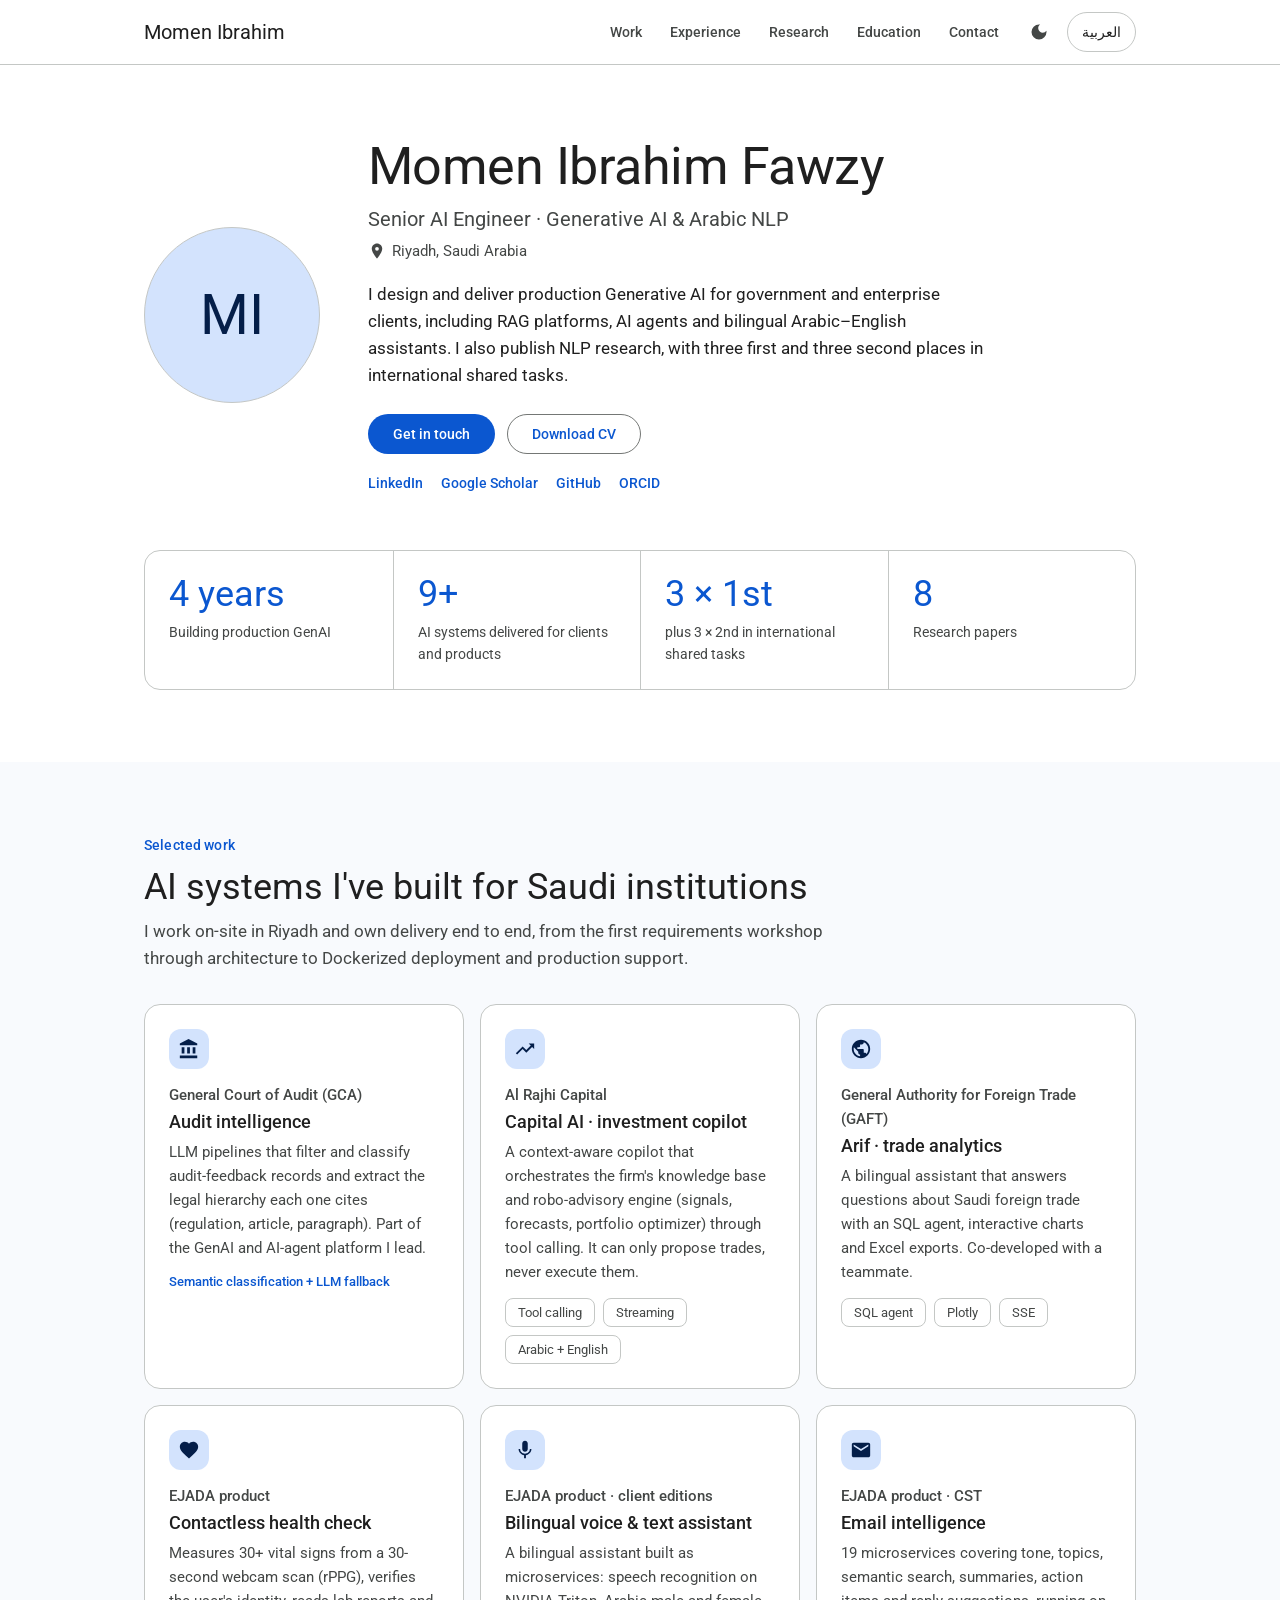
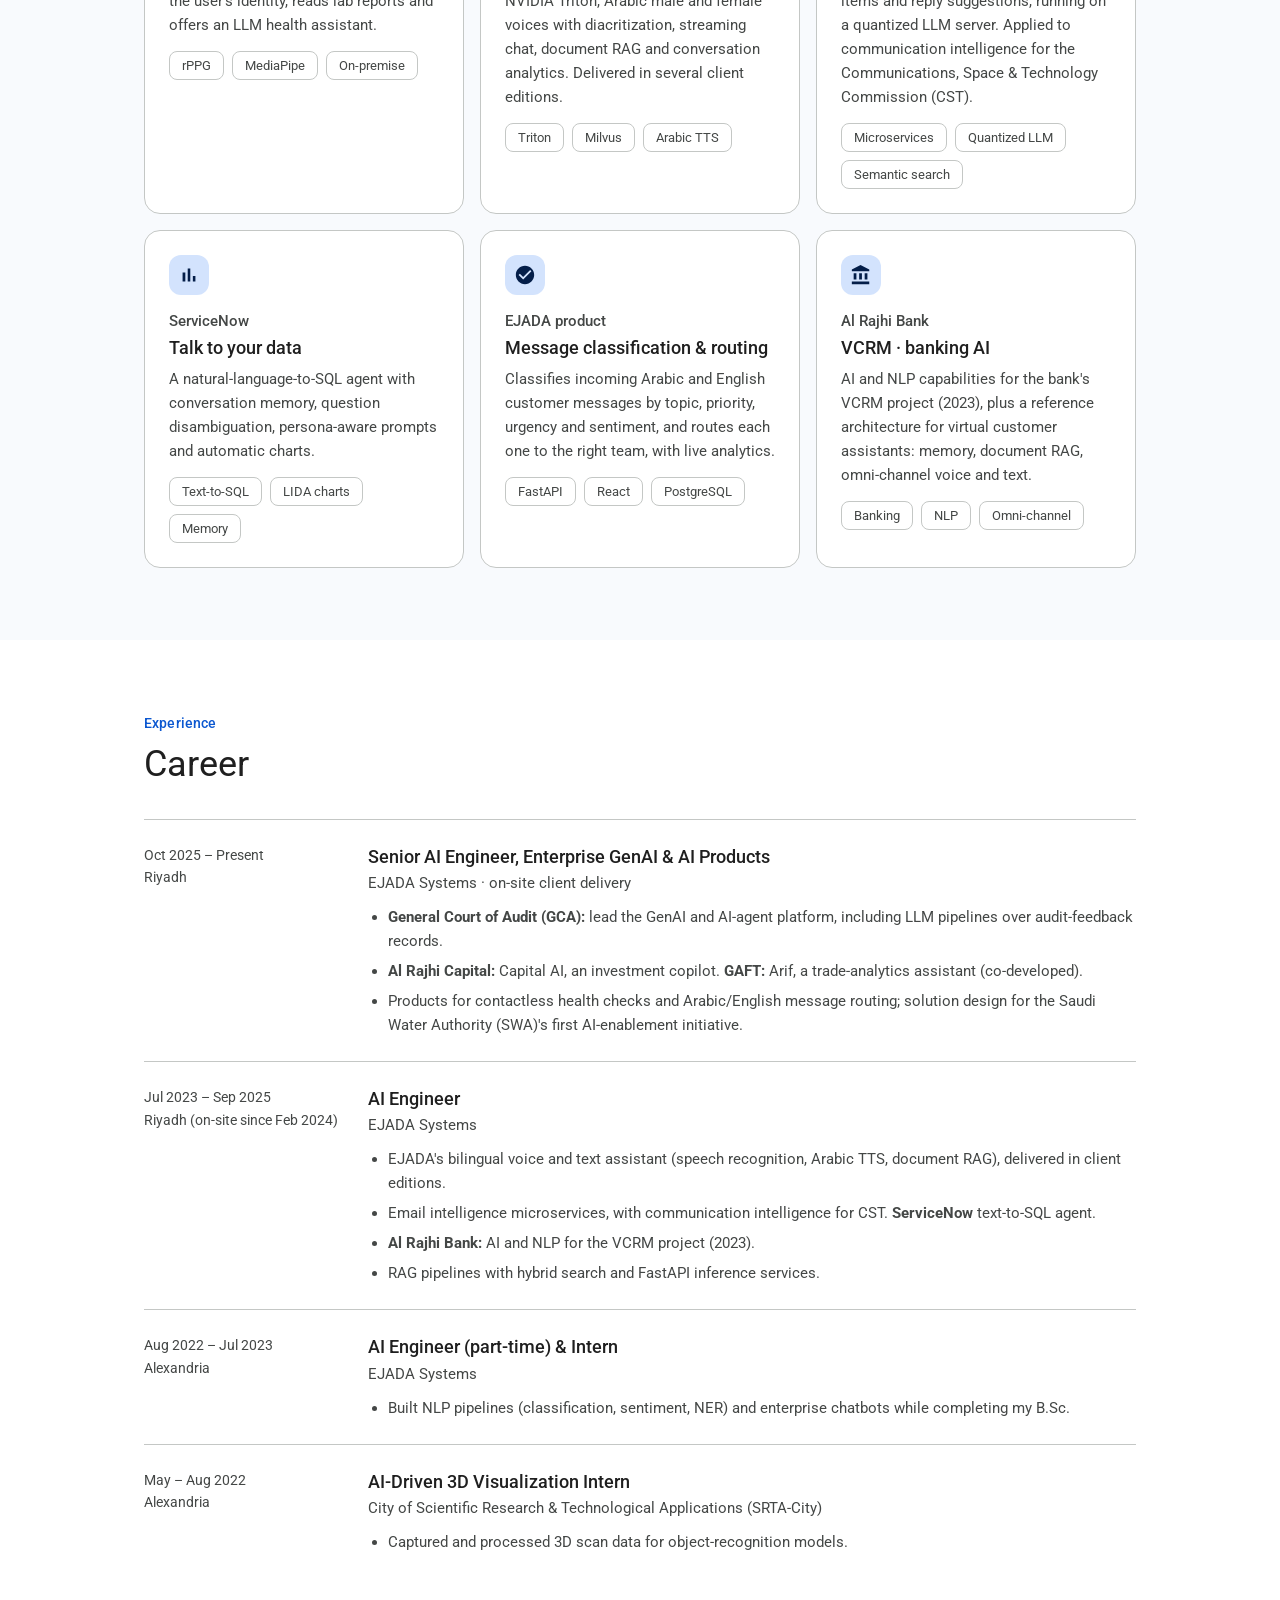
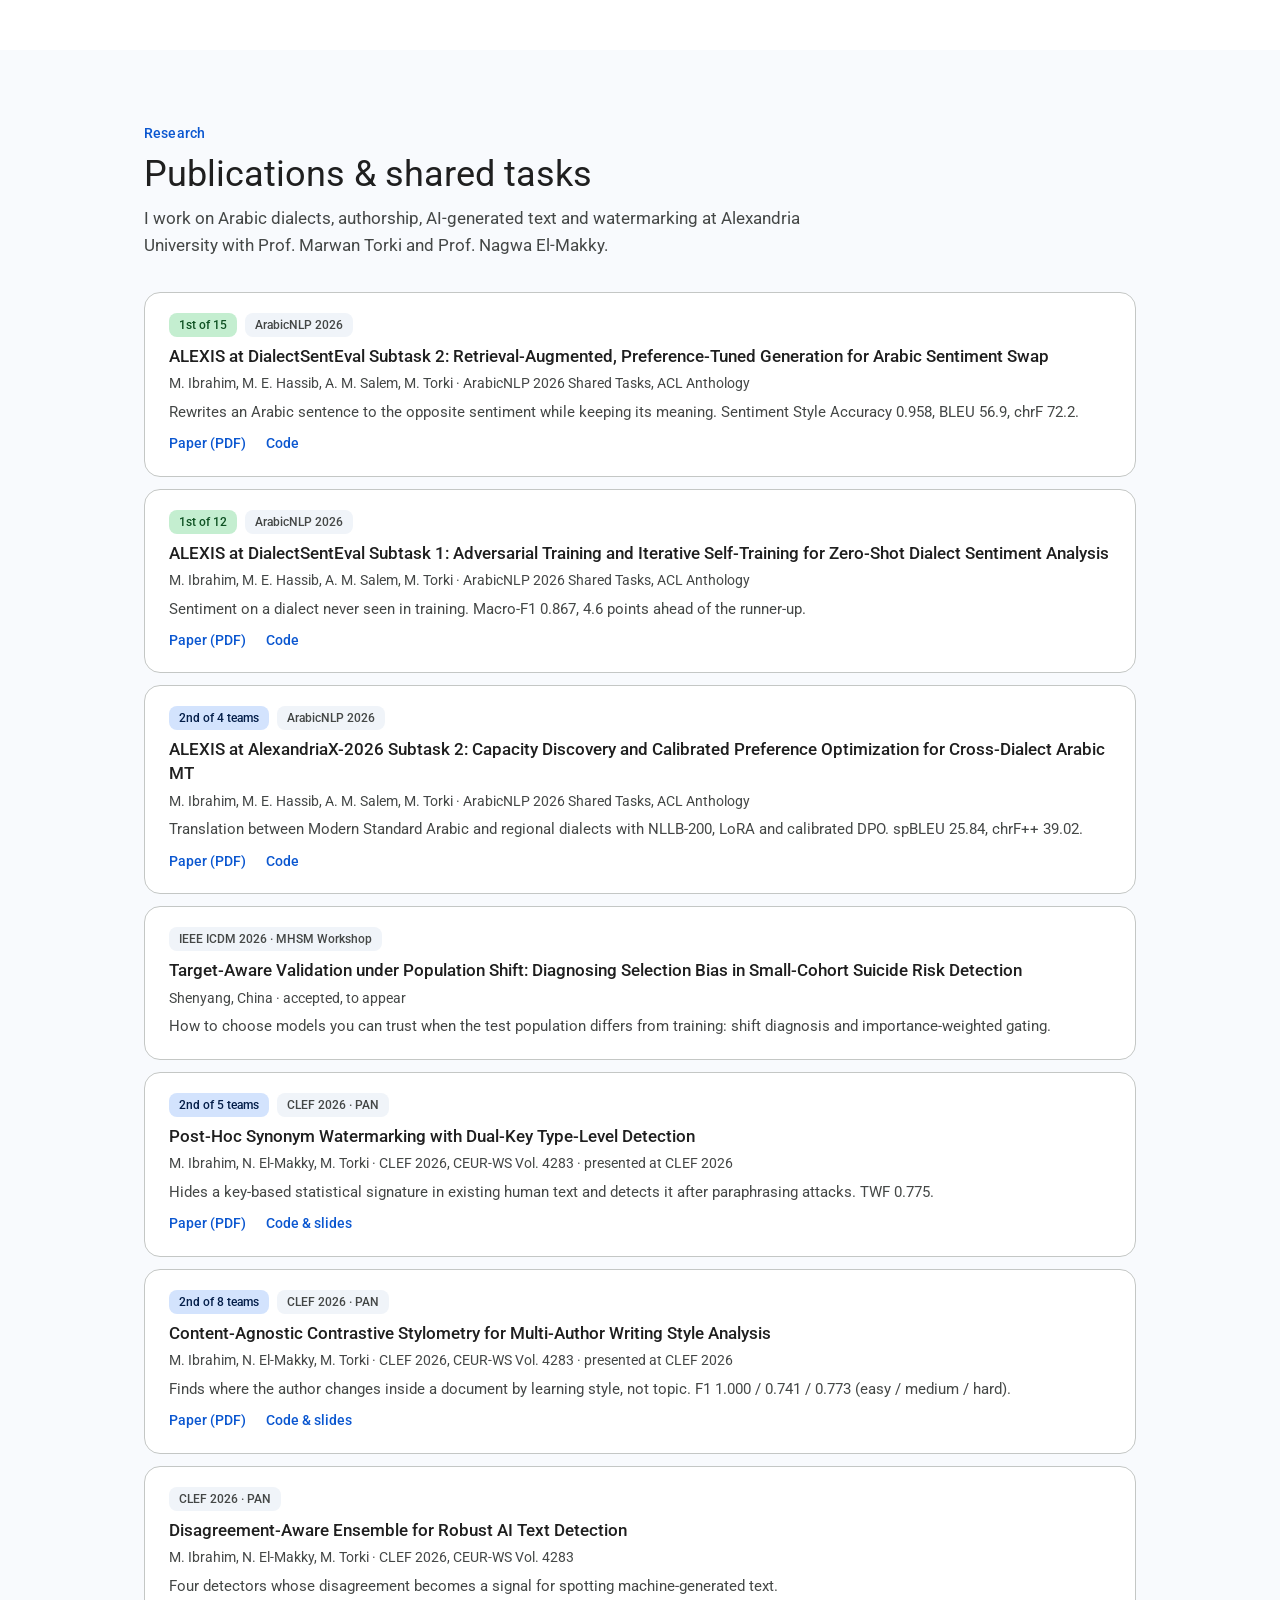
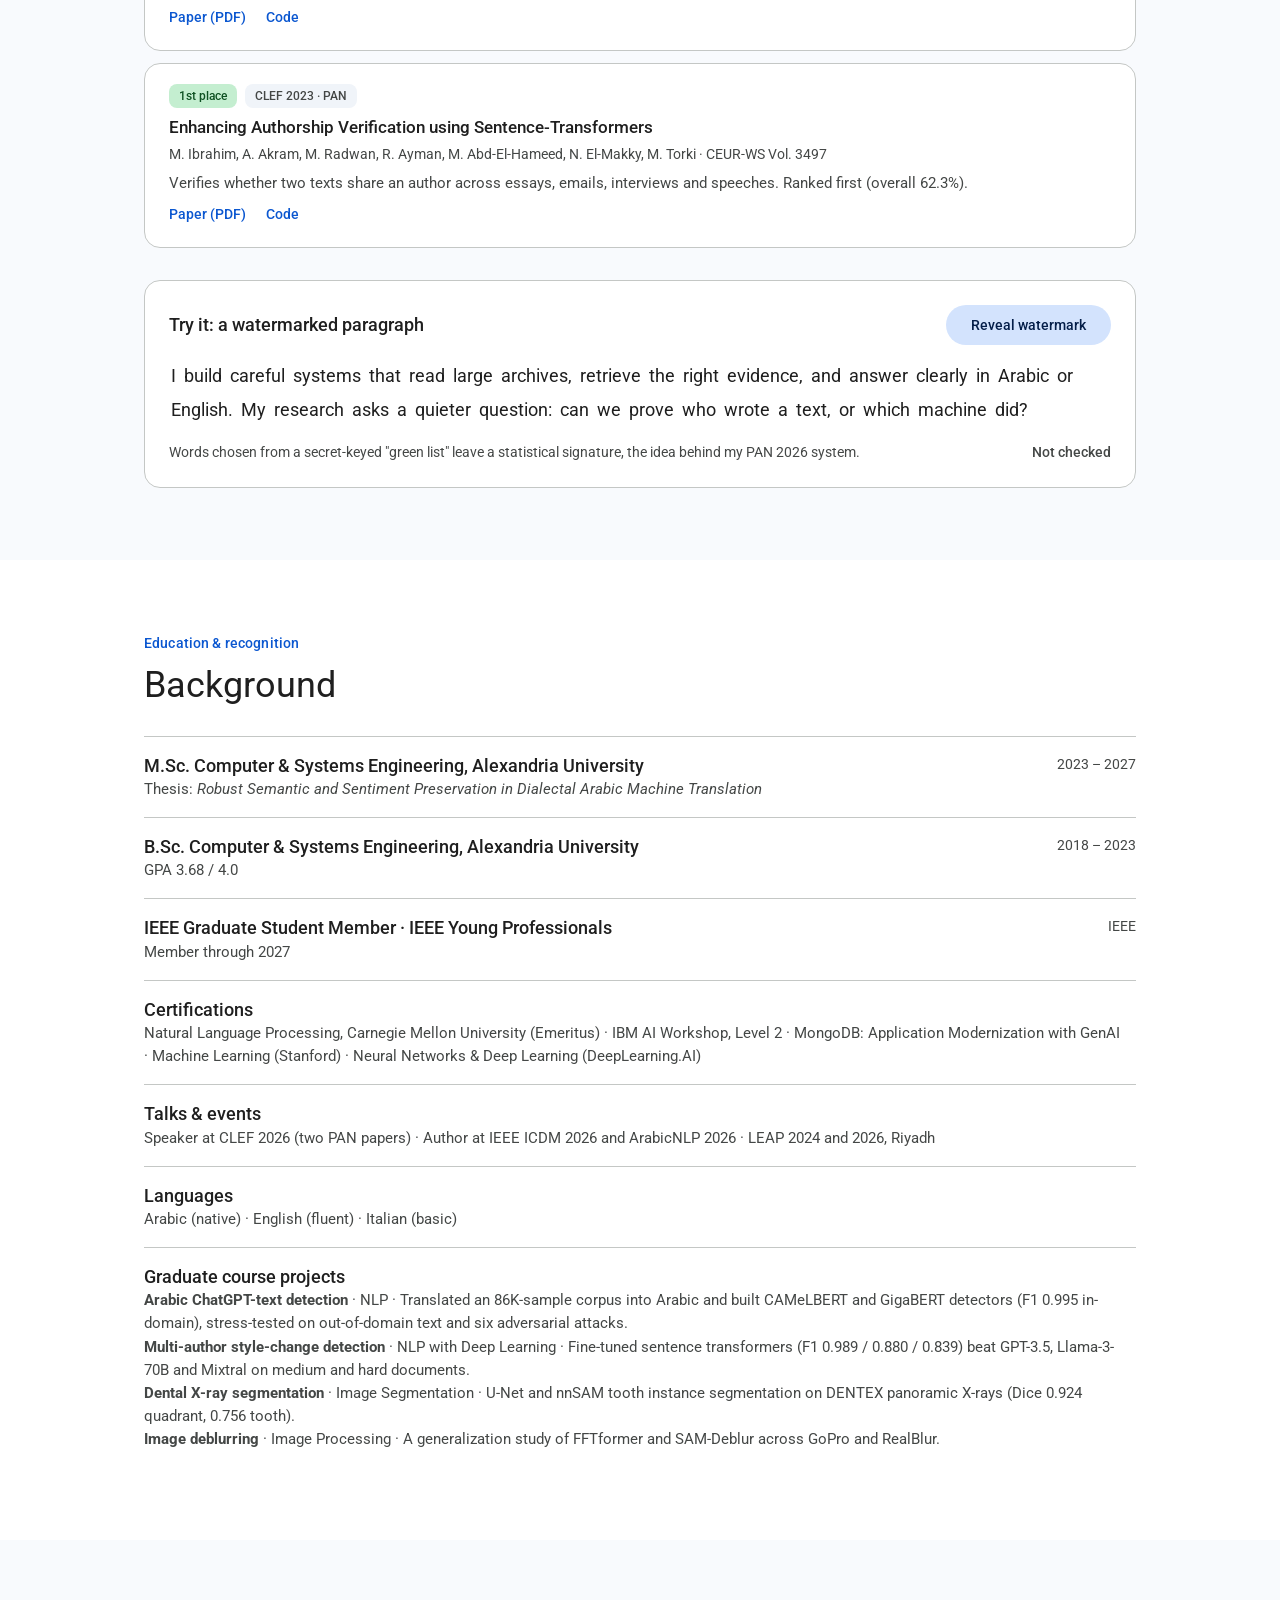
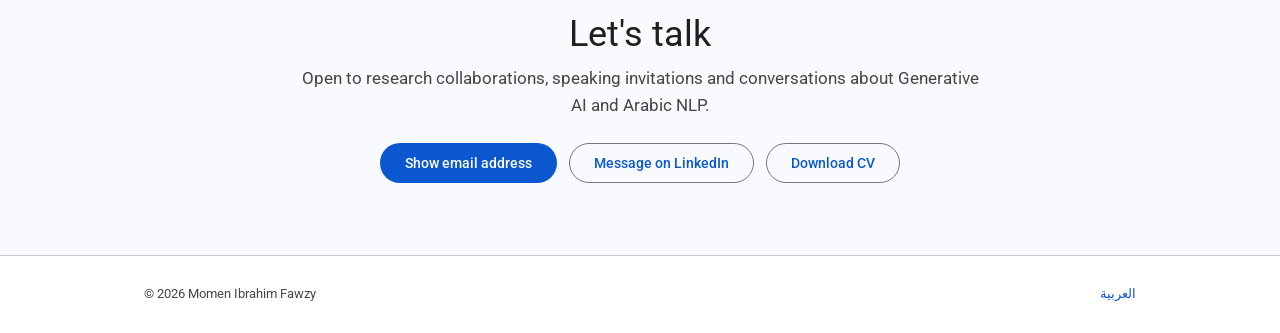
==== index.html @ a6aa401e "Personal website (English and Arabic)" ====
<!doctype html>
<html lang="en" dir="ltr">
<head>
<meta charset="utf-8">
<meta name="viewport" content="width=device-width, initial-scale=1">
<title>Momen Ibrahim Fawzy | Senior AI Engineer</title>
<meta name="description" content="Momen Ibrahim Fawzy, Senior AI Engineer in Riyadh. Production Generative AI (RAG, AI agents, Arabic/English conversational AI) and NLP research with three first and three second places in international shared tasks.">
<meta property="og:title" content="Momen Ibrahim Fawzy | Senior AI Engineer">
<meta property="og:description" content="Production Generative AI and Arabic NLP research. Riyadh, Saudi Arabia.">
<meta property="og:type" content="profile">
<link rel="alternate" hreflang="en" href="./">
<link rel="alternate" hreflang="ar" href="ar/index.html">
<link rel="icon" href="data:image/svg+xml,%3Csvg xmlns='http://www.w3.org/2000/svg' viewBox='0 0 64 64'%3E%3Ccircle cx='32' cy='32' r='32' fill='%230B57D0'/%3E%3Ctext x='32' y='42' font-family='Arial' font-size='28' text-anchor='middle' fill='white'%3EM%3C/text%3E%3C/svg%3E">
<link rel="preconnect" href="https://fonts.googleapis.com">
<link rel="preconnect" href="https://fonts.gstatic.com" crossorigin>
<link href="https://fonts.googleapis.com/css2?family=Roboto:wght@400;500&display=swap" rel="stylesheet">
<link rel="stylesheet" href="assets/site.css">
<script type="application/ld+json">
{"@context":"https://schema.org","@type":"Person","name":"Momen Ibrahim Fawzy","jobTitle":"Senior AI Engineer",
 "worksFor":{"@type":"Organization","name":"EJADA Systems"},"address":{"@type":"PostalAddress","addressLocality":"Riyadh","addressCountry":"SA"},
 "alumniOf":{"@type":"CollegeOrUniversity","name":"Alexandria University"},
 "knowsAbout":["Generative AI","Large Language Models","Retrieval-Augmented Generation","AI Agents","Arabic NLP","Machine Translation","Text Watermarking"],
 "sameAs":["https://www.linkedin.com/in/momen-ibrahim-fawzy/","https://github.com/Momen-Ibrahim-Fawzy","https://orcid.org/0009-0001-7287-0705","https://scholar.google.com/citations?user=PV3WxD4AAAAJ"]}
</script>
</head>
<body>

<header class="bar">
  <div class="wrap">
    <a class="brand" href="#top">Momen Ibrahim</a>
    <nav class="nav" aria-label="Sections">
      <a href="#work">Work</a><a href="#experience">Experience</a><a href="#research">Research</a><a href="#education">Education</a><a href="#contact">Contact</a>
    </nav>
    <button class="icon-btn" id="theme" aria-label="Switch light or dark theme" title="Theme">
      <svg width="20" height="20" viewBox="0 0 24 24" fill="currentColor"><path d="M12 3a9 9 0 1 0 9 9c0-.46-.04-.92-.1-1.36a5.39 5.39 0 0 1-4.4 2.26 5.4 5.4 0 0 1-3.14-9.8c-.44-.06-.9-.1-1.36-.1z"/></svg>
    </button>
    <a class="lang" href="ar/index.html" hreflang="ar" lang="ar">العربية</a>
  </div>
</header>

<main id="top">
<section class="hero">
  <div class="wrap">
    <div class="avatar" aria-hidden="true">MI<img src="photo.jpg" alt=""></div>
    <div>
      <h1>Momen Ibrahim Fawzy</h1>
      <p class="role">Senior AI Engineer · Generative AI &amp; Arabic NLP</p>
      <p class="loc"><svg width="18" height="18" viewBox="0 0 24 24" fill="currentColor" aria-hidden="true"><path d="M12 2C8.13 2 5 5.13 5 9c0 5.25 7 13 7 13s7-7.75 7-13c0-3.87-3.13-7-7-7zm0 9.5a2.5 2.5 0 0 1 0-5 2.5 2.5 0 0 1 0 5z"/></svg>Riyadh, Saudi Arabia</p>
      <p class="pitch">I design and deliver production Generative AI for government and enterprise clients, including RAG platforms, AI agents and bilingual Arabic–English assistants. I also publish NLP research, with three first and three second places in international shared tasks.</p>
      <div class="row">
        <a class="btn filled" href="#contact">Get in touch</a>
        <a class="btn outlined" href="Momen_Ibrahim_CV.pdf" download>Download CV</a>
      </div>
      <div class="links">
        <a href="https://www.linkedin.com/in/momen-ibrahim-fawzy/" target="_blank" rel="noopener">LinkedIn</a>
        <a href="https://scholar.google.com/citations?user=PV3WxD4AAAAJ" target="_blank" rel="noopener">Google Scholar</a>
        <a href="https://github.com/Momen-Ibrahim-Fawzy" target="_blank" rel="noopener">GitHub</a>
        <a href="https://orcid.org/0009-0001-7287-0705" target="_blank" rel="noopener">ORCID</a>
      </div>
    </div>
  </div>
</section>

<section style="padding-block:0 72px">
  <div class="wrap">
    <div class="stats">
      <div class="stat"><b>4 years</b><span>Building production GenAI</span></div>
      <div class="stat"><b>9+</b><span>AI systems delivered for clients and products</span></div>
      <div class="stat"><b>3 × 1st</b><span>plus 3 × 2nd in international shared tasks</span></div>
      <div class="stat"><b>8</b><span>Research papers</span></div>
    </div>
  </div>
</section>

<section class="tonal" id="work">
  <div class="wrap">
    <p class="overline">Selected work</p>
    <h2>AI systems I've built for Saudi institutions</h2>
    <p class="sub">I work on-site in Riyadh and own delivery end to end, from the first requirements workshop through architecture to Dockerized deployment and production support.</p>
    <div class="grid g3">
      <div class="card"><div class="ico"><svg viewBox="0 0 24 24"><path d="M4 10v7h3v-7H4zm6 0v7h3v-7h-3zM2 22h19v-3H2v3zm14-12v7h3v-7h-3zm-4.5-9L2 6v2h19V6l-9.5-5z"/></svg></div>
        <p class="client">General Court of Audit (GCA)</p><h3>Audit intelligence</h3><p>LLM pipelines that filter and classify audit-feedback records and extract the legal hierarchy each one cites (regulation, article, paragraph). Part of the GenAI and AI-agent platform I lead.</p>
        <span class="metric">Semantic classification + LLM fallback</span></div>
      <div class="card"><div class="ico"><svg viewBox="0 0 24 24"><path d="M16 6l2.29 2.29-4.88 4.88-4-4L2 16.59 3.41 18l6-6 4 4 6.3-6.29L22 12V6z"/></svg></div>
        <p class="client">Al Rajhi Capital</p><h3>Capital AI · investment copilot</h3><p>A context-aware copilot that orchestrates the firm's knowledge base and robo-advisory engine (signals, forecasts, portfolio optimizer) through tool calling. It can only propose trades, never execute them.</p>
        <div class="chips"><span class="chip">Tool calling</span><span class="chip">Streaming</span><span class="chip">Arabic + English</span></div></div>
      <div class="card"><div class="ico"><svg viewBox="0 0 24 24"><path d="M12 2C6.48 2 2 6.48 2 12s4.48 10 10 10 10-4.48 10-10S17.52 2 12 2zm-1 17.93c-3.95-.49-7-3.85-7-7.93 0-.62.08-1.21.21-1.79L9 15v1c0 1.1.9 2 2 2v1.93zm6.9-2.54c-.26-.81-1-1.39-1.9-1.39h-1v-3c0-.55-.45-1-1-1H8v-2h2c.55 0 1-.45 1-1V7h2c1.1 0 2-.9 2-2v-.41c2.93 1.19 5 4.06 5 7.41 0 2.08-.8 3.97-2.1 5.39z"/></svg></div>
        <p class="client">General Authority for Foreign Trade (GAFT)</p><h3>Arif · trade analytics</h3><p>A bilingual assistant that answers questions about Saudi foreign trade with an SQL agent, interactive charts and Excel exports. Co-developed with a teammate.</p>
        <div class="chips"><span class="chip">SQL agent</span><span class="chip">Plotly</span><span class="chip">SSE</span></div></div>
      <div class="card"><div class="ico"><svg viewBox="0 0 24 24"><path d="M12 21.35l-1.45-1.32C5.4 15.36 2 12.28 2 8.5 2 5.42 4.42 3 7.5 3c1.74 0 3.41.81 4.5 2.09C13.09 3.81 14.76 3 16.5 3 19.58 3 22 5.42 22 8.5c0 3.78-3.4 6.86-8.55 11.54L12 21.35z"/></svg></div>
        <p class="client">EJADA product</p><h3>Contactless health check</h3><p>Measures 30+ vital signs from a 30-second webcam scan (rPPG), verifies the user's identity, reads lab reports and offers an LLM health assistant.</p>
        <div class="chips"><span class="chip">rPPG</span><span class="chip">MediaPipe</span><span class="chip">On-premise</span></div></div>
      <div class="card"><div class="ico"><svg viewBox="0 0 24 24"><path d="M12 14c1.66 0 2.99-1.34 2.99-3L15 5c0-1.66-1.34-3-3-3S9 3.34 9 5v6c0 1.66 1.34 3 3 3zm5.3-3c0 3-2.54 5.1-5.3 5.1S6.7 14 6.7 11H5c0 3.41 2.72 6.23 6 6.72V21h2v-3.28c3.28-.48 6-3.3 6-6.72h-1.7z"/></svg></div>
        <p class="client">EJADA product · client editions</p><h3>Bilingual voice &amp; text assistant</h3><p>A bilingual assistant built as microservices: speech recognition on NVIDIA Triton, Arabic male and female voices with diacritization, streaming chat, document RAG and conversation analytics. Delivered in several client editions.</p>
        <div class="chips"><span class="chip">Triton</span><span class="chip">Milvus</span><span class="chip">Arabic TTS</span></div></div>
      <div class="card"><div class="ico"><svg viewBox="0 0 24 24"><path d="M20 4H4c-1.1 0-1.99.9-1.99 2L2 18c0 1.1.9 2 2 2h16c1.1 0 2-.9 2-2V6c0-1.1-.9-2-2-2zm0 4l-8 5-8-5V6l8 5 8-5v2z"/></svg></div>
        <p class="client">EJADA product · CST</p><h3>Email intelligence</h3><p>19 microservices covering tone, topics, semantic search, summaries, action items and reply suggestions, running on a quantized LLM server. Applied to communication intelligence for the Communications, Space &amp; Technology Commission (CST).</p>
        <div class="chips"><span class="chip">Microservices</span><span class="chip">Quantized LLM</span><span class="chip">Semantic search</span></div></div>
      <div class="card"><div class="ico"><svg viewBox="0 0 24 24"><path d="M5 9.2h3V19H5zM10.6 5h2.8v14h-2.8zm5.6 8H19v6h-2.8z"/></svg></div>
        <p class="client">ServiceNow</p><h3>Talk to your data</h3><p>A natural-language-to-SQL agent with conversation memory, question disambiguation, persona-aware prompts and automatic charts.</p>
        <div class="chips"><span class="chip">Text-to-SQL</span><span class="chip">LIDA charts</span><span class="chip">Memory</span></div></div>
      <div class="card"><div class="ico"><svg viewBox="0 0 24 24"><path d="M12 2C6.48 2 2 6.48 2 12s4.48 10 10 10 10-4.48 10-10S17.52 2 12 2zm-2 15l-5-5 1.41-1.41L10 14.17l7.59-7.59L19 8l-9 9z"/></svg></div>
        <p class="client">EJADA product</p><h3>Message classification &amp; routing</h3><p>Classifies incoming Arabic and English customer messages by topic, priority, urgency and sentiment, and routes each one to the right team, with live analytics.</p>
        <div class="chips"><span class="chip">FastAPI</span><span class="chip">React</span><span class="chip">PostgreSQL</span></div></div>
      <div class="card"><div class="ico"><svg viewBox="0 0 24 24"><path d="M4 10v7h3v-7H4zm6 0v7h3v-7h-3zM2 22h19v-3H2v3zm14-12v7h3v-7h-3zm-4.5-9L2 6v2h19V6l-9.5-5z"/></svg></div>
        <p class="client">Al Rajhi Bank</p><h3>VCRM · banking AI</h3><p>AI and NLP capabilities for the bank's VCRM project (2023), plus a reference architecture for virtual customer assistants: memory, document RAG, omni-channel voice and text.</p>
        <div class="chips"><span class="chip">Banking</span><span class="chip">NLP</span><span class="chip">Omni-channel</span></div></div>
    </div>
  </div>
</section>

<section id="experience">
  <div class="wrap">
    <p class="overline">Experience</p>
    <h2>Career</h2>
    <div class="xp">
      <div class="xp-item"><div class="xp-when">Oct 2025 – Present<br>Riyadh</div><div>
        <h3>Senior AI Engineer, Enterprise GenAI &amp; AI Products</h3>
        <div class="xp-org">EJADA Systems · on-site client delivery</div>
        <ul>
          <li><strong>General Court of Audit (GCA):</strong> lead the GenAI and AI-agent platform, including LLM pipelines over audit-feedback records.</li>
          <li><strong>Al Rajhi Capital:</strong> Capital AI, an investment copilot. <strong>GAFT:</strong> Arif, a trade-analytics assistant (co-developed).</li>
          <li>Products for contactless health checks and Arabic/English message routing; solution design for the Saudi Water Authority (SWA)'s first AI-enablement initiative.</li>
        </ul></div></div>
      <div class="xp-item"><div class="xp-when">Jul 2023 – Sep 2025<br>Riyadh (on-site since Feb 2024)</div><div>
        <h3>AI Engineer</h3>
        <div class="xp-org">EJADA Systems</div>
        <ul>
          <li>EJADA's bilingual voice and text assistant (speech recognition, Arabic TTS, document RAG), delivered in client editions.</li>
          <li>Email intelligence microservices, with communication intelligence for CST. <strong>ServiceNow</strong> text-to-SQL agent.</li>
          <li><strong>Al Rajhi Bank:</strong> AI and NLP for the VCRM project (2023).</li>
          <li>RAG pipelines with hybrid search and FastAPI inference services.</li>
        </ul></div></div>
      <div class="xp-item"><div class="xp-when">Aug 2022 – Jul 2023<br>Alexandria</div><div>
        <h3>AI Engineer (part-time) &amp; Intern</h3>
        <div class="xp-org">EJADA Systems</div>
        <ul><li>Built NLP pipelines (classification, sentiment, NER) and enterprise chatbots while completing my B.Sc.</li></ul></div></div>
      <div class="xp-item"><div class="xp-when">May – Aug 2022<br>Alexandria</div><div>
        <h3>AI-Driven 3D Visualization Intern</h3>
        <div class="xp-org">City of Scientific Research &amp; Technological Applications (SRTA-City)</div>
        <ul><li>Captured and processed 3D scan data for object-recognition models.</li></ul></div></div>
    </div>
  </div>
</section>

<section class="tonal" id="research">
  <div class="wrap">
    <p class="overline">Research</p>
    <h2>Publications &amp; shared tasks</h2>
    <p class="sub">I work on Arabic dialects, authorship, AI-generated text and watermarking at Alexandria University with Prof. Marwan Torki and Prof. Nagwa El-Makky.</p>
    <div class="pubs">
      <article class="pub"><div class="pub-top"><span class="tag win">1st of 15</span><span class="tag">ArabicNLP 2026</span></div>
        <h3>ALEXIS at DialectSentEval Subtask 2: Retrieval-Augmented, Preference-Tuned Generation for Arabic Sentiment Swap</h3>
        <div class="venue authors">M. Ibrahim, M. E. Hassib, A. M. Salem, M. Torki · ArabicNLP 2026 Shared Tasks, ACL Anthology</div>
        <div class="desc">Rewrites an Arabic sentence to the opposite sentiment while keeping its meaning. Sentiment Style Accuracy 0.958, BLEU 56.9, chrF 72.2.</div>
        <a class="more" href="https://aclanthology.org/2026.arabicnlp-sharedtasks.188.pdf" target="_blank" rel="noopener">Paper (PDF)</a>
        <a class="more" href="https://github.com/Momen-Ibrahim-Fawzy/ALEXIS-DialectSentEval-Subtask2-SentimentSwap-" target="_blank" rel="noopener">Code</a></article>
      <article class="pub"><div class="pub-top"><span class="tag win">1st of 12</span><span class="tag">ArabicNLP 2026</span></div>
        <h3>ALEXIS at DialectSentEval Subtask 1: Adversarial Training and Iterative Self-Training for Zero-Shot Dialect Sentiment Analysis</h3>
        <div class="venue authors">M. Ibrahim, M. E. Hassib, A. M. Salem, M. Torki · ArabicNLP 2026 Shared Tasks, ACL Anthology</div>
        <div class="desc">Sentiment on a dialect never seen in training. Macro-F1 0.867, 4.6 points ahead of the runner-up.</div>
        <a class="more" href="https://aclanthology.org/2026.arabicnlp-sharedtasks.187.pdf" target="_blank" rel="noopener">Paper (PDF)</a>
        <a class="more" href="https://github.com/Momen-Ibrahim-Fawzy/ALEXIS-DialectSentEval-Subtask1-SentimentAnalysis-" target="_blank" rel="noopener">Code</a></article>
      <article class="pub"><div class="pub-top"><span class="tag rank">2nd of 4 teams</span><span class="tag">ArabicNLP 2026</span></div>
        <h3>ALEXIS at AlexandriaX-2026 Subtask 2: Capacity Discovery and Calibrated Preference Optimization for Cross-Dialect Arabic MT</h3>
        <div class="venue authors">M. Ibrahim, M. E. Hassib, A. M. Salem, M. Torki · ArabicNLP 2026 Shared Tasks, ACL Anthology</div>
        <div class="desc">Translation between Modern Standard Arabic and regional dialects with NLLB-200, LoRA and calibrated DPO. spBLEU 25.84, chrF++ 39.02.</div>
        <a class="more" href="https://aclanthology.org/2026.arabicnlp-sharedtasks.104.pdf" target="_blank" rel="noopener">Paper (PDF)</a>
        <a class="more" href="https://github.com/Momen-Ibrahim-Fawzy/ALEXIS-AlexandriaX-Subtask2-CrossDialectMT" target="_blank" rel="noopener">Code</a></article>
      <article class="pub"><div class="pub-top"><span class="tag">IEEE ICDM 2026 · MHSM Workshop</span></div>
        <h3>Target-Aware Validation under Population Shift: Diagnosing Selection Bias in Small-Cohort Suicide Risk Detection</h3>
        <div class="venue">Shenyang, China · accepted, to appear</div>
        <div class="desc">How to choose models you can trust when the test population differs from training: shift diagnosis and importance-weighted gating.</div></article>
      <article class="pub"><div class="pub-top"><span class="tag rank">2nd of 5 teams</span><span class="tag">CLEF 2026 · PAN</span></div>
        <h3>Post-Hoc Synonym Watermarking with Dual-Key Type-Level Detection</h3>
        <div class="venue authors">M. Ibrahim, N. El-Makky, M. Torki · CLEF 2026, CEUR-WS Vol. 4283 · presented at CLEF 2026</div>
        <div class="desc">Hides a key-based statistical signature in existing human text and detects it after paraphrasing attacks. TWF 0.775.</div>
        <a class="more" href="https://ceur-ws.org/Vol-4283/paper409.pdf" target="_blank" rel="noopener">Paper (PDF)</a>
        <a class="more" href="https://github.com/Momen-Ibrahim-Fawzy/posthoc-dualkey-watermarking--PAN2026" target="_blank" rel="noopener">Code &amp; slides</a></article>
      <article class="pub"><div class="pub-top"><span class="tag rank">2nd of 8 teams</span><span class="tag">CLEF 2026 · PAN</span></div>
        <h3>Content-Agnostic Contrastive Stylometry for Multi-Author Writing Style Analysis</h3>
        <div class="venue authors">M. Ibrahim, N. El-Makky, M. Torki · CLEF 2026, CEUR-WS Vol. 4283 · presented at CLEF 2026</div>
        <div class="desc">Finds where the author changes inside a document by learning style, not topic. F1 1.000 / 0.741 / 0.773 (easy / medium / hard).</div>
        <a class="more" href="https://ceur-ws.org/Vol-4283/paper407.pdf" target="_blank" rel="noopener">Paper (PDF)</a>
        <a class="more" href="https://github.com/Momen-Ibrahim-Fawzy/ContraStyle-PAN2026" target="_blank" rel="noopener">Code &amp; slides</a></article>
      <article class="pub"><div class="pub-top"><span class="tag">CLEF 2026 · PAN</span></div>
        <h3>Disagreement-Aware Ensemble for Robust AI Text Detection</h3>
        <div class="venue authors">M. Ibrahim, N. El-Makky, M. Torki · CLEF 2026, CEUR-WS Vol. 4283</div>
        <div class="desc">Four detectors whose disagreement becomes a signal for spotting machine-generated text.</div>
        <a class="more" href="https://ceur-ws.org/Vol-4283/paper408.pdf" target="_blank" rel="noopener">Paper (PDF)</a>
        <a class="more" href="https://github.com/Momen-Ibrahim-Fawzy/VK-DisAgree-PAN2026" target="_blank" rel="noopener">Code</a></article>
      <article class="pub"><div class="pub-top"><span class="tag win">1st place</span><span class="tag">CLEF 2023 · PAN</span></div>
        <h3>Enhancing Authorship Verification using Sentence-Transformers</h3>
        <div class="venue authors">M. Ibrahim, A. Akram, M. Radwan, R. Ayman, M. Abd-El-Hameed, N. El-Makky, M. Torki · CEUR-WS Vol. 3497</div>
        <div class="desc">Verifies whether two texts share an author across essays, emails, interviews and speeches. Ranked first (overall 62.3%).</div>
        <a class="more" href="https://ceur-ws.org/Vol-3497/paper-216.pdf" target="_blank" rel="noopener">Paper (PDF)</a>
        <a class="more" href="https://github.com/Momen-Ibrahim-Fawzy/pan23-authorship-verification" target="_blank" rel="noopener">Code</a></article>
    </div>

    <div class="demo" id="demo">
      <div class="demo-head">
        <h3>Try it: a watermarked paragraph</h3>
        <button class="btn tonal-btn" aria-pressed="false" data-show="Reveal watermark" data-hide="Hide watermark">Reveal watermark</button>
      </div>
      <p class="text" data-green="careful,read,large,archives,retrieve,right,evidence,clearly,quieter,prove,wrote,which">I build careful systems that read large archives, retrieve the right evidence, and answer clearly in Arabic or English. My research asks a quieter question: can we prove who wrote a text, or which machine did?</p>
      <div class="demo-foot"><span>Words chosen from a secret-keyed "green list" leave a statistical signature, the idea behind my PAN 2026 system.</span>
        <span class="score" data-off="Not checked" data-on="z = {z} · watermark detected">Not checked</span></div>
    </div>
  </div>
</section>

<section id="education">
  <div class="wrap">
    <p class="overline">Education &amp; recognition</p>
    <h2>Background</h2>
    <div class="list">
      <div class="li"><div><h3>M.Sc. Computer &amp; Systems Engineering, Alexandria University</h3>
        <p class="muted">Thesis: <i>Robust Semantic and Sentiment Preservation in Dialectal Arabic Machine Translation</i></p></div><div class="when">2023 – 2027</div></div>
      <div class="li"><div><h3>B.Sc. Computer &amp; Systems Engineering, Alexandria University</h3><p class="muted">GPA 3.68 / 4.0</p></div><div class="when">2018 – 2023</div></div>
      <div class="li"><div><h3>IEEE Graduate Student Member · IEEE Young Professionals</h3><p class="muted">Member through 2027</p></div><div class="when">IEEE</div></div>
      <div class="li"><div><h3>Certifications</h3><p class="muted">Natural Language Processing, Carnegie Mellon University (Emeritus) · IBM AI Workshop, Level 2 · MongoDB: Application Modernization with GenAI · Machine Learning (Stanford) · Neural Networks &amp; Deep Learning (DeepLearning.AI)</p></div><div class="when"></div></div>
      <div class="li"><div><h3>Talks &amp; events</h3><p class="muted">Speaker at CLEF 2026 (two PAN papers) · Author at IEEE ICDM 2026 and ArabicNLP 2026 · LEAP 2024 and 2026, Riyadh</p></div><div class="when"></div></div>
      <div class="li"><div><h3>Languages</h3><p class="muted">Arabic (native) · English (fluent) · Italian (basic)</p></div><div class="when"></div></div>
          <div class="li"><div><h3>Graduate course projects</h3><p class="muted"><strong>Arabic ChatGPT-text detection</strong> · NLP · Translated an 86K-sample corpus into Arabic and built CAMeLBERT and GigaBERT detectors (F1 0.995 in-domain), stress-tested on out-of-domain text and six adversarial attacks.</p><p class="muted"><strong>Multi-author style-change detection</strong> · NLP with Deep Learning · Fine-tuned sentence transformers (F1 0.989 / 0.880 / 0.839) beat GPT-3.5, Llama-3-70B and Mixtral on medium and hard documents.</p><p class="muted"><strong>Dental X-ray segmentation</strong> · Image Segmentation · U-Net and nnSAM tooth instance segmentation on DENTEX panoramic X-rays (Dice 0.924 quadrant, 0.756 tooth).</p><p class="muted"><strong>Image deblurring</strong> · Image Processing · A generalization study of FFTformer and SAM-Deblur across GoPro and RealBlur.</p></div><div class="when"></div></div>
    </div>
  </div>
</section>

<section class="tonal contact" id="contact">
  <div class="wrap">
    <h2>Let's talk</h2>
    <p class="sub">Open to research collaborations, speaking invitations and conversations about Generative AI and Arabic NLP.</p>
    <div class="row">
      <button class="btn filled" id="email-btn">Show email address</button>
      <a class="btn outlined" href="https://www.linkedin.com/in/momen-ibrahim-fawzy/" target="_blank" rel="noopener">Message on LinkedIn</a>
      <a class="btn outlined" href="Momen_Ibrahim_CV.pdf" download>Download CV</a>
    </div>
  </div>
</section>
</main>

<footer><div class="wrap"><span>© <span id="yr"></span> Momen Ibrahim Fawzy</span><a href="ar/index.html" hreflang="ar" lang="ar">العربية</a></div></footer>
<script src="assets/site.js"></script>
</body>
</html>
---- assets/site.css ----
/* Material 3 baseline tokens (Google palette) */
:root{
  --primary:#0B57D0; --on-primary:#FFFFFF; --primary-container:#D3E3FD; --on-primary-container:#041E49;
  --surface:#FFFFFF; --surface-low:#F8FAFD; --surface-container:#F0F4F9; --surface-high:#E9EEF6;
  --on-surface:#1F1F1F; --on-surface-variant:#444746; --outline:#747775; --outline-variant:#C4C7C5;
  --success-container:#C4EED0; --on-success-container:#0F5223; --success:#146C2E;
  --font:"Roboto","Google Sans","Segoe UI",Arial,sans-serif;
  --radius:16px; --max:1040px;
  color-scheme:light;
}
@media (prefers-color-scheme:dark){:root:not([data-theme="light"]){
  --primary:#A8C7FA; --on-primary:#062E6F; --primary-container:#0842A0; --on-primary-container:#D3E3FD;
  --surface:#131314; --surface-low:#1B1B1C; --surface-container:#1E1F20; --surface-high:#282A2C;
  --on-surface:#E3E3E3; --on-surface-variant:#C4C7C5; --outline:#8E918F; --outline-variant:#444746;
  --success-container:#0F5223; --on-success-container:#C4EED0; --success:#6DD58C; color-scheme:dark;}}
:root[data-theme="dark"]{
  --primary:#A8C7FA; --on-primary:#062E6F; --primary-container:#0842A0; --on-primary-container:#D3E3FD;
  --surface:#131314; --surface-low:#1B1B1C; --surface-container:#1E1F20; --surface-high:#282A2C;
  --on-surface:#E3E3E3; --on-surface-variant:#C4C7C5; --outline:#8E918F; --outline-variant:#444746;
  --success-container:#0F5223; --on-success-container:#C4EED0; --success:#6DD58C; color-scheme:dark;}
:lang(ar){--font:"Noto Sans Arabic","Segoe UI",Tahoma,Arial,sans-serif}

*{box-sizing:border-box;margin:0;padding:0}
html{scroll-behavior:smooth;-webkit-text-size-adjust:100%}
body{background:var(--surface);color:var(--on-surface);font-family:var(--font);font-size:16px;line-height:1.6;-webkit-font-smoothing:antialiased;overflow-x:hidden}
:lang(ar) body{font-size:17px;line-height:1.8}
a{color:var(--primary);text-decoration:none}
a:hover{text-decoration:underline}
:focus-visible{outline:2px solid var(--primary);outline-offset:2px;border-radius:6px}
.wrap{max-width:var(--max);margin-inline:auto;padding-inline:24px}
section{padding-block:72px}
.tonal{background:var(--surface-low)}
h1,h2,h3{font-weight:400;color:var(--on-surface)}
h2{font-size:clamp(28px,4vw,36px);line-height:1.25;margin-block-end:8px}
h3{font-size:18px;font-weight:500;line-height:1.4}
:lang(ar) h3{font-weight:600}
.overline{font-size:14px;font-weight:500;color:var(--primary);margin-block-end:8px;letter-spacing:.01em}
.sub{color:var(--on-surface-variant);font-size:17px;max-width:680px}
.muted{color:var(--on-surface-variant)}

/* top app bar */
.bar{position:sticky;top:0;z-index:20;background:var(--surface);border-block-end:1px solid var(--outline-variant)}
.bar .wrap{display:flex;align-items:center;gap:8px;height:64px}
.brand{font-size:20px;color:var(--on-surface);margin-inline-end:auto;white-space:nowrap}
.brand:hover{text-decoration:none}
.nav{display:flex;gap:4px}
.nav a{color:var(--on-surface-variant);font-size:14px;font-weight:500;padding:8px 12px;border-radius:20px}
.nav a:hover{background:var(--surface-container);text-decoration:none;color:var(--on-surface)}
@media (max-width:860px){.nav{display:none}}
.icon-btn{width:40px;height:40px;border-radius:50%;border:0;background:transparent;color:var(--on-surface-variant);display:grid;place-items:center;cursor:pointer}
.icon-btn:hover{background:var(--surface-container)}
.lang{font-size:14px;font-weight:500;padding:8px 14px;border-radius:20px;border:1px solid var(--outline-variant);color:var(--on-surface)}
.lang:hover{background:var(--surface-container);text-decoration:none}

/* buttons */
.btn{display:inline-flex;align-items:center;gap:8px;height:40px;padding-inline:24px;border-radius:20px;font:500 14px/1 var(--font);border:1px solid transparent;cursor:pointer;white-space:nowrap}
.btn:hover{text-decoration:none}
.btn.filled{background:var(--primary);color:var(--on-primary)}
.btn.filled:hover{box-shadow:0 1px 3px rgba(0,0,0,.2)}
.btn.outlined{border-color:var(--outline);color:var(--primary);background:transparent}
.btn.outlined:hover{background:var(--surface-container)}
.btn.tonal-btn{background:var(--primary-container);color:var(--on-primary-container)}
.row{display:flex;flex-wrap:wrap;gap:12px}

/* hero */
.hero{padding-block:72px 56px}
.hero .wrap{display:grid;grid-template-columns:auto 1fr;gap:48px;align-items:center}
.avatar{width:176px;height:176px;border-radius:50%;background:var(--primary-container);color:var(--on-primary-container);display:grid;place-items:center;font-size:56px;position:relative;overflow:hidden;border:1px solid var(--outline-variant)}
.avatar img{position:absolute;inset:0;width:100%;height:100%;object-fit:cover}
.hero h1{font-size:clamp(36px,5.5vw,52px);line-height:1.15;letter-spacing:-.01em}
:lang(ar) .hero h1{letter-spacing:0;font-weight:500}
.hero .role{font-size:20px;color:var(--on-surface-variant);margin-block:6px 4px}
.hero .loc{display:flex;align-items:center;gap:6px;color:var(--on-surface-variant);font-size:15px;margin-block-end:18px}
.hero .pitch{font-size:17px;max-width:620px;margin-block-end:24px}
.links{display:flex;flex-wrap:wrap;gap:4px 18px;margin-block-start:18px;font-size:14px;font-weight:500}
@media (max-width:720px){.hero .wrap{grid-template-columns:1fr;gap:24px;text-align:start}.avatar{width:120px;height:120px;font-size:40px}}

/* highlights */
.stats{display:grid;grid-template-columns:repeat(4,1fr);border:1px solid var(--outline-variant);border-radius:var(--radius);overflow:hidden}
.stat{padding:24px;border-inline-start:1px solid var(--outline-variant)}
.stat:first-child{border-inline-start:0}
.stat b{display:block;font-size:36px;font-weight:400;color:var(--primary);line-height:1.1}
.stat span{display:block;color:var(--on-surface-variant);font-size:14px;margin-block-start:6px}
@media (max-width:760px){.stat b{font-size:28px}.stat{padding:18px}.stats{grid-template-columns:1fr 1fr}.stat:nth-child(3){border-inline-start:0}.stat:nth-child(n+3){border-block-start:1px solid var(--outline-variant)}}

/* cards */
.grid{display:grid;gap:16px;margin-block-start:32px}
.g3{grid-template-columns:repeat(3,1fr)}
.g2{grid-template-columns:repeat(2,1fr)}
@media (max-width:900px){.g3{grid-template-columns:1fr 1fr}}
@media (max-width:620px){.g3,.g2{grid-template-columns:1fr}}
.card{background:var(--surface);border:1px solid var(--outline-variant);border-radius:var(--radius);padding:24px}
.tonal .card{background:var(--surface)}
.card p{color:var(--on-surface-variant);font-size:15px;margin-block-start:6px}
.ico{width:40px;height:40px;border-radius:12px;background:var(--primary-container);display:grid;place-items:center;margin-block-end:14px}
.ico svg{width:22px;height:22px;fill:var(--on-primary-container)}
.chips{display:flex;flex-wrap:wrap;gap:8px;margin-block-start:14px}
.chip{font-size:13px;line-height:1;padding:7px 12px;border-radius:8px;border:1px solid var(--outline-variant);color:var(--on-surface-variant)}
.metric{display:inline-block;margin-block-start:12px;font-size:13px;font-weight:500;color:var(--primary)}

/* experience */
.xp{margin-block-start:32px;display:grid;gap:0}
.xp-item{display:grid;grid-template-columns:200px 1fr;gap:24px;padding-block:24px;border-block-start:1px solid var(--outline-variant)}
.xp-when{color:var(--on-surface-variant);font-size:14px}
.xp-org{color:var(--on-surface-variant);font-size:15px;margin-block:2px 10px}
.xp-item ul{padding-inline-start:20px;display:grid;gap:6px;color:var(--on-surface-variant);font-size:15px}
@media (max-width:720px){.xp-item{grid-template-columns:1fr;gap:4px}}

/* publications */
.pubs{margin-block-start:32px;display:grid;gap:12px}
.pub{background:var(--surface);border:1px solid var(--outline-variant);border-radius:var(--radius);padding:20px 24px}
.pub-top{display:flex;flex-wrap:wrap;gap:8px;align-items:center;margin-block-end:8px}
.tag{font-size:12px;font-weight:500;line-height:1;padding:6px 10px;border-radius:8px;background:var(--surface-container);color:var(--on-surface-variant)}
.tag.win{background:var(--success-container);color:var(--on-success-container)}
.tag.rank{background:var(--primary-container);color:var(--on-primary-container)}
.pub h3{font-size:17px}
.pub .venue{font-size:14px;color:var(--on-surface-variant);margin-block-start:4px}
.pub .desc{font-size:14.5px;color:var(--on-surface-variant);margin-block-start:6px}
.pub .more{font-size:14px;font-weight:500;margin-block-start:8px;display:inline-block}
.pub .more+.more{margin-inline-start:16px}
.pub h3,.pub .venue,.pub .authors{direction:ltr;text-align:start;unicode-bidi:plaintext}

/* watermark demo */
.demo{margin-block-start:32px;border:1px solid var(--outline-variant);border-radius:var(--radius);padding:24px;background:var(--surface)}
.demo-head{display:flex;justify-content:space-between;align-items:center;gap:12px;flex-wrap:wrap;margin-block-end:14px}
.demo p.text{font-size:18px;line-height:1.9;color:var(--on-surface)}
.demo .w{border-radius:4px;padding-inline:2px;transition:background .25s,color .25s}
.demo.on .w.g{background:var(--success-container);color:var(--on-success-container)}
.demo-foot{display:flex;justify-content:space-between;gap:12px;flex-wrap:wrap;margin-block-start:14px;font-size:14px;color:var(--on-surface-variant)}
.score{font-weight:500}
.demo.on .score{color:var(--success)}

/* education / recognition */
.list{margin-block-start:28px;display:grid;gap:0}
.li{display:grid;grid-template-columns:1fr auto;gap:16px;padding-block:16px;border-block-start:1px solid var(--outline-variant)}
.li .muted{font-size:14.5px}
.li .when{color:var(--on-surface-variant);font-size:14px;white-space:nowrap}

/* contact */
.contact{text-align:center}
.contact .sub{margin-inline:auto}
.contact .row{justify-content:center;margin-block-start:24px}

footer{border-block-start:1px solid var(--outline-variant);padding-block:28px;color:var(--on-surface-variant);font-size:13px}
footer .wrap{display:flex;justify-content:space-between;gap:12px;flex-wrap:wrap}

@media (prefers-reduced-motion:reduce){html{scroll-behavior:auto}.demo .w{transition:none}}
@media print{.bar,.demo,.contact .row{display:none}section{padding-block:20px}}

.client{font-size:12px;font-weight:500;color:var(--primary);margin-block-end:2px}
.card .client{margin-block-start:0}
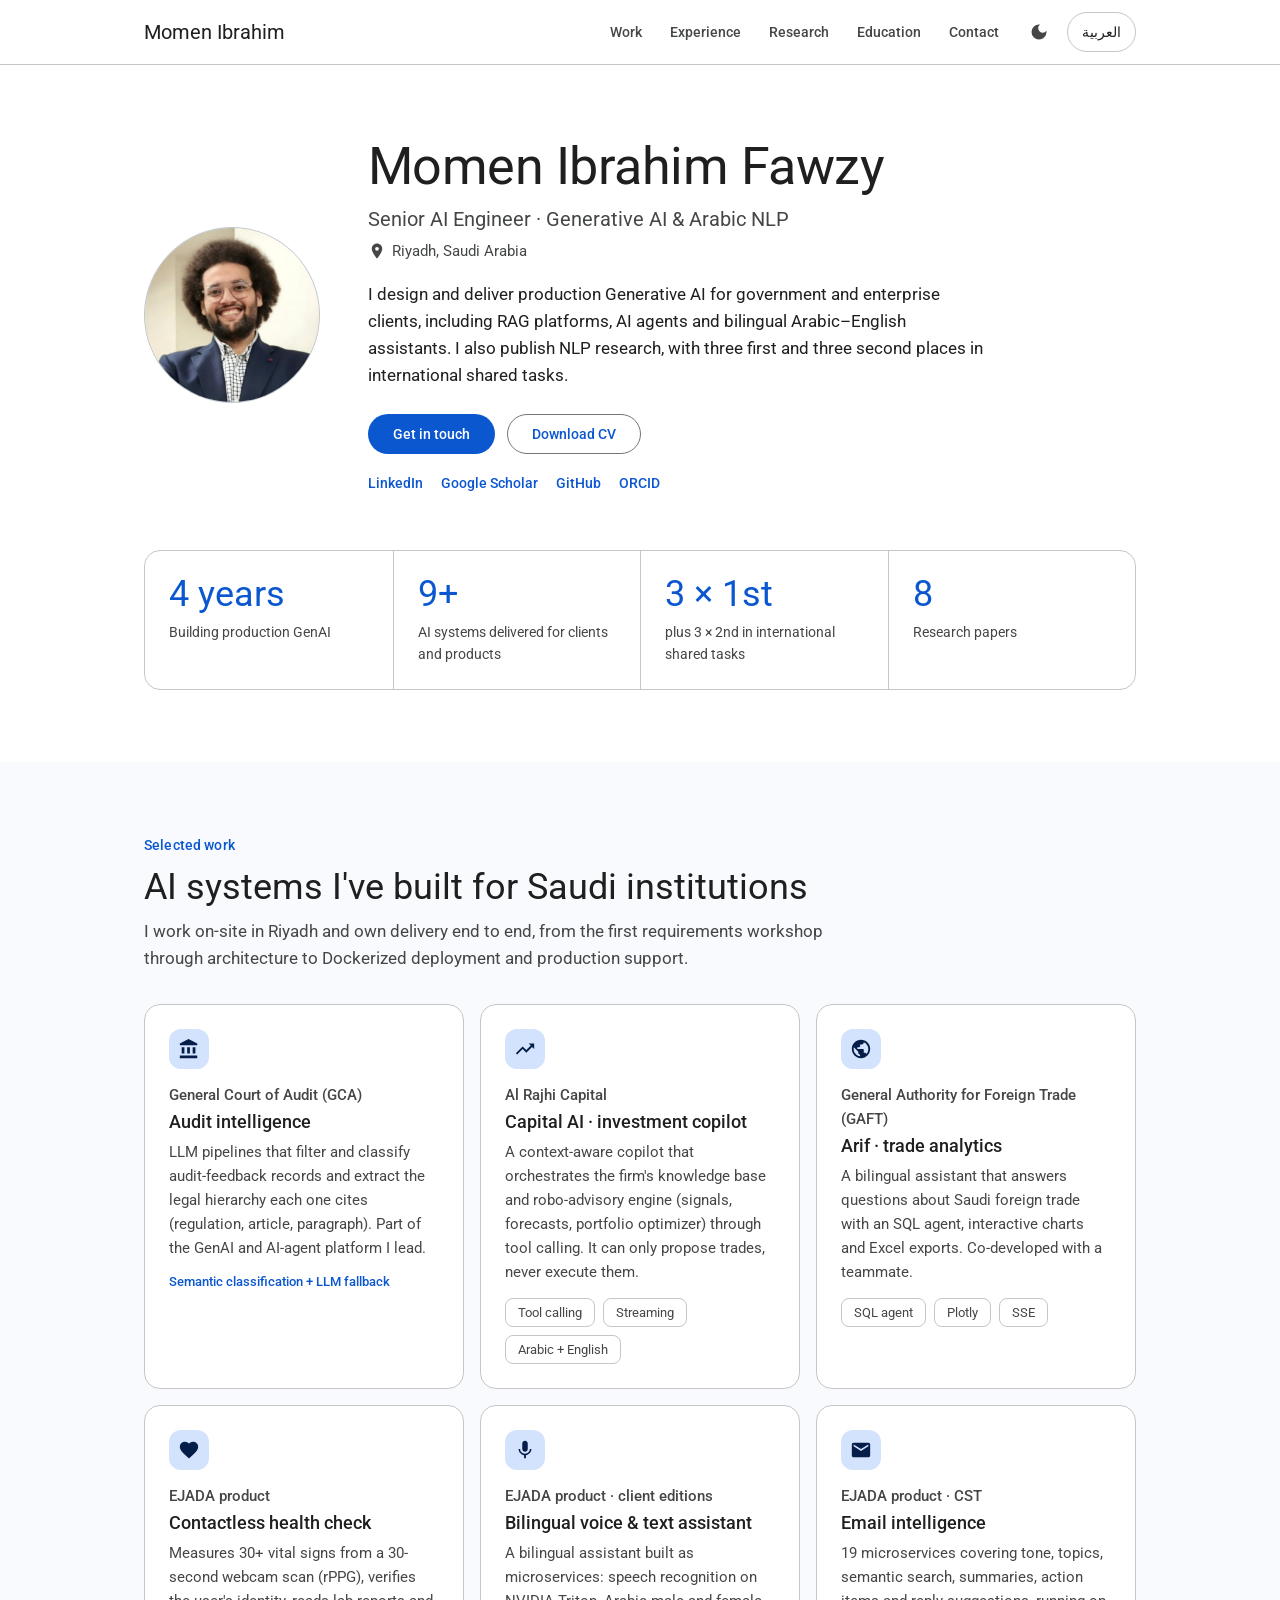
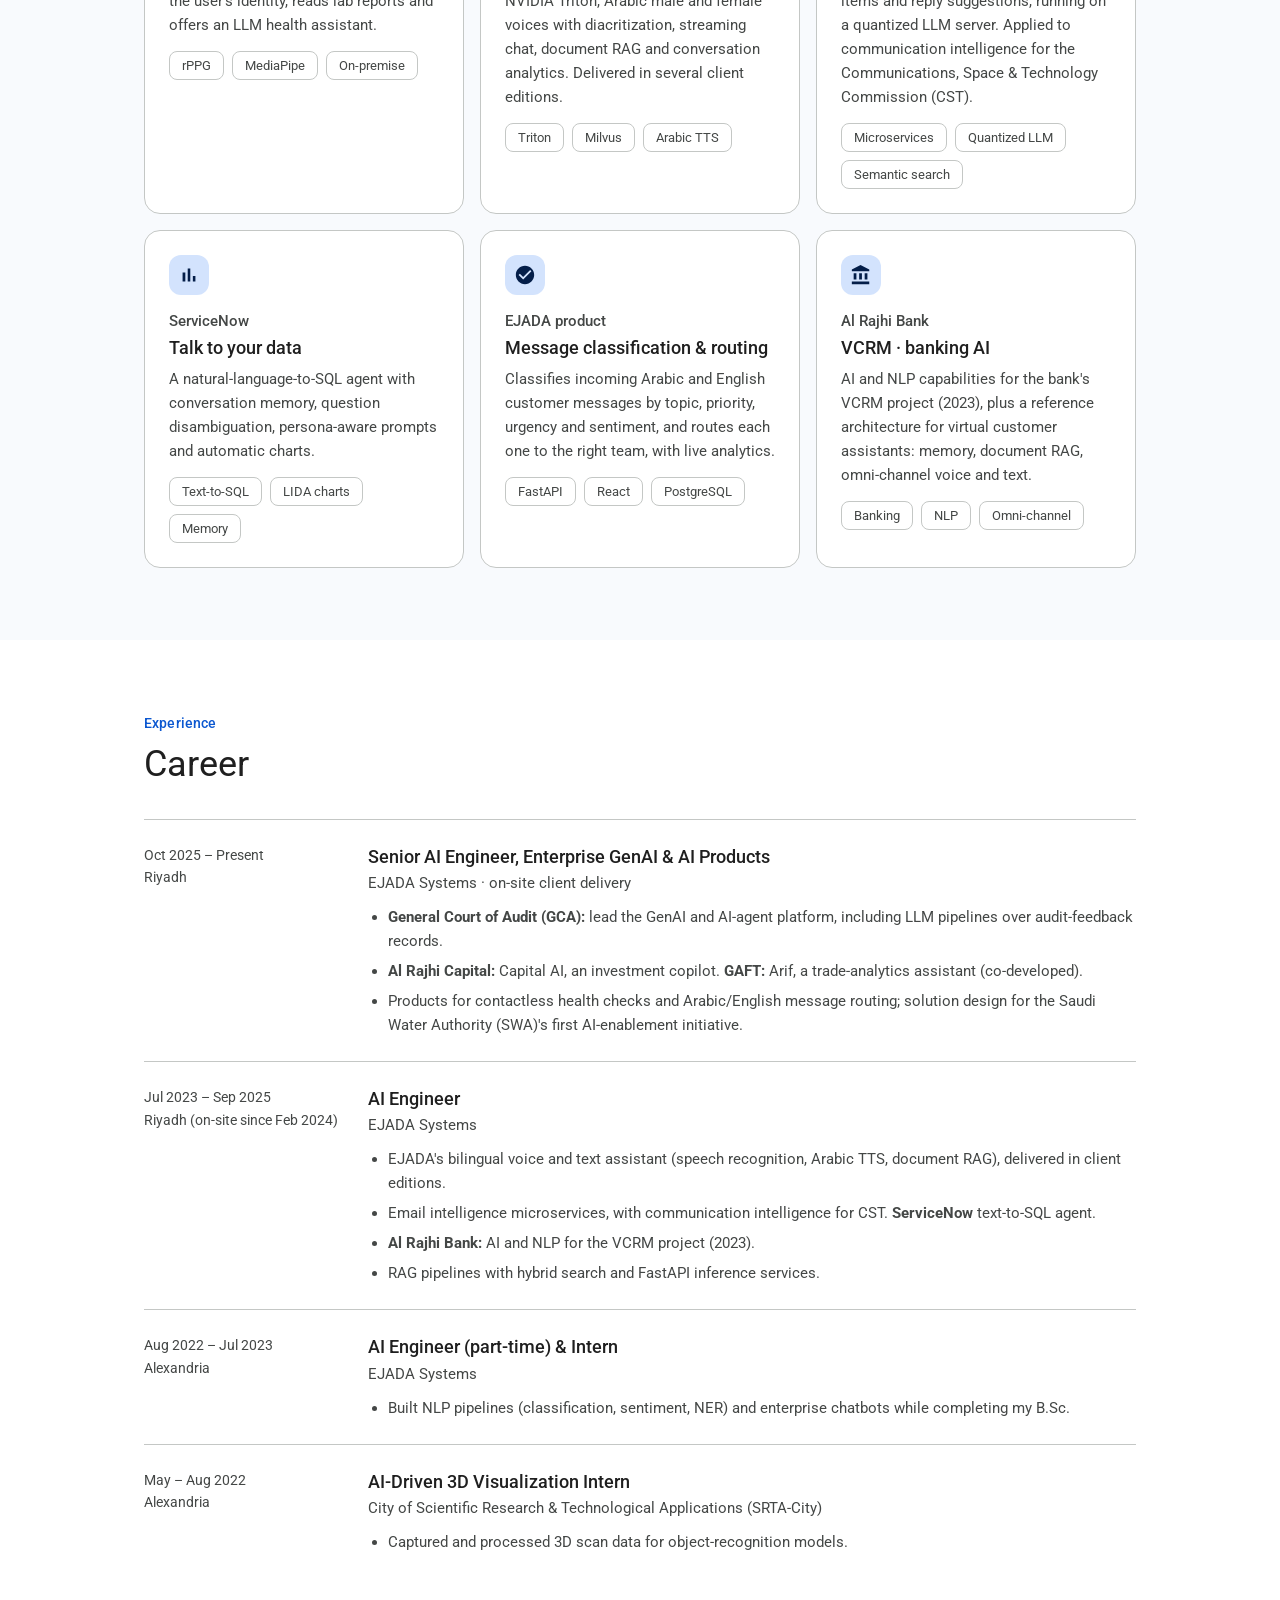
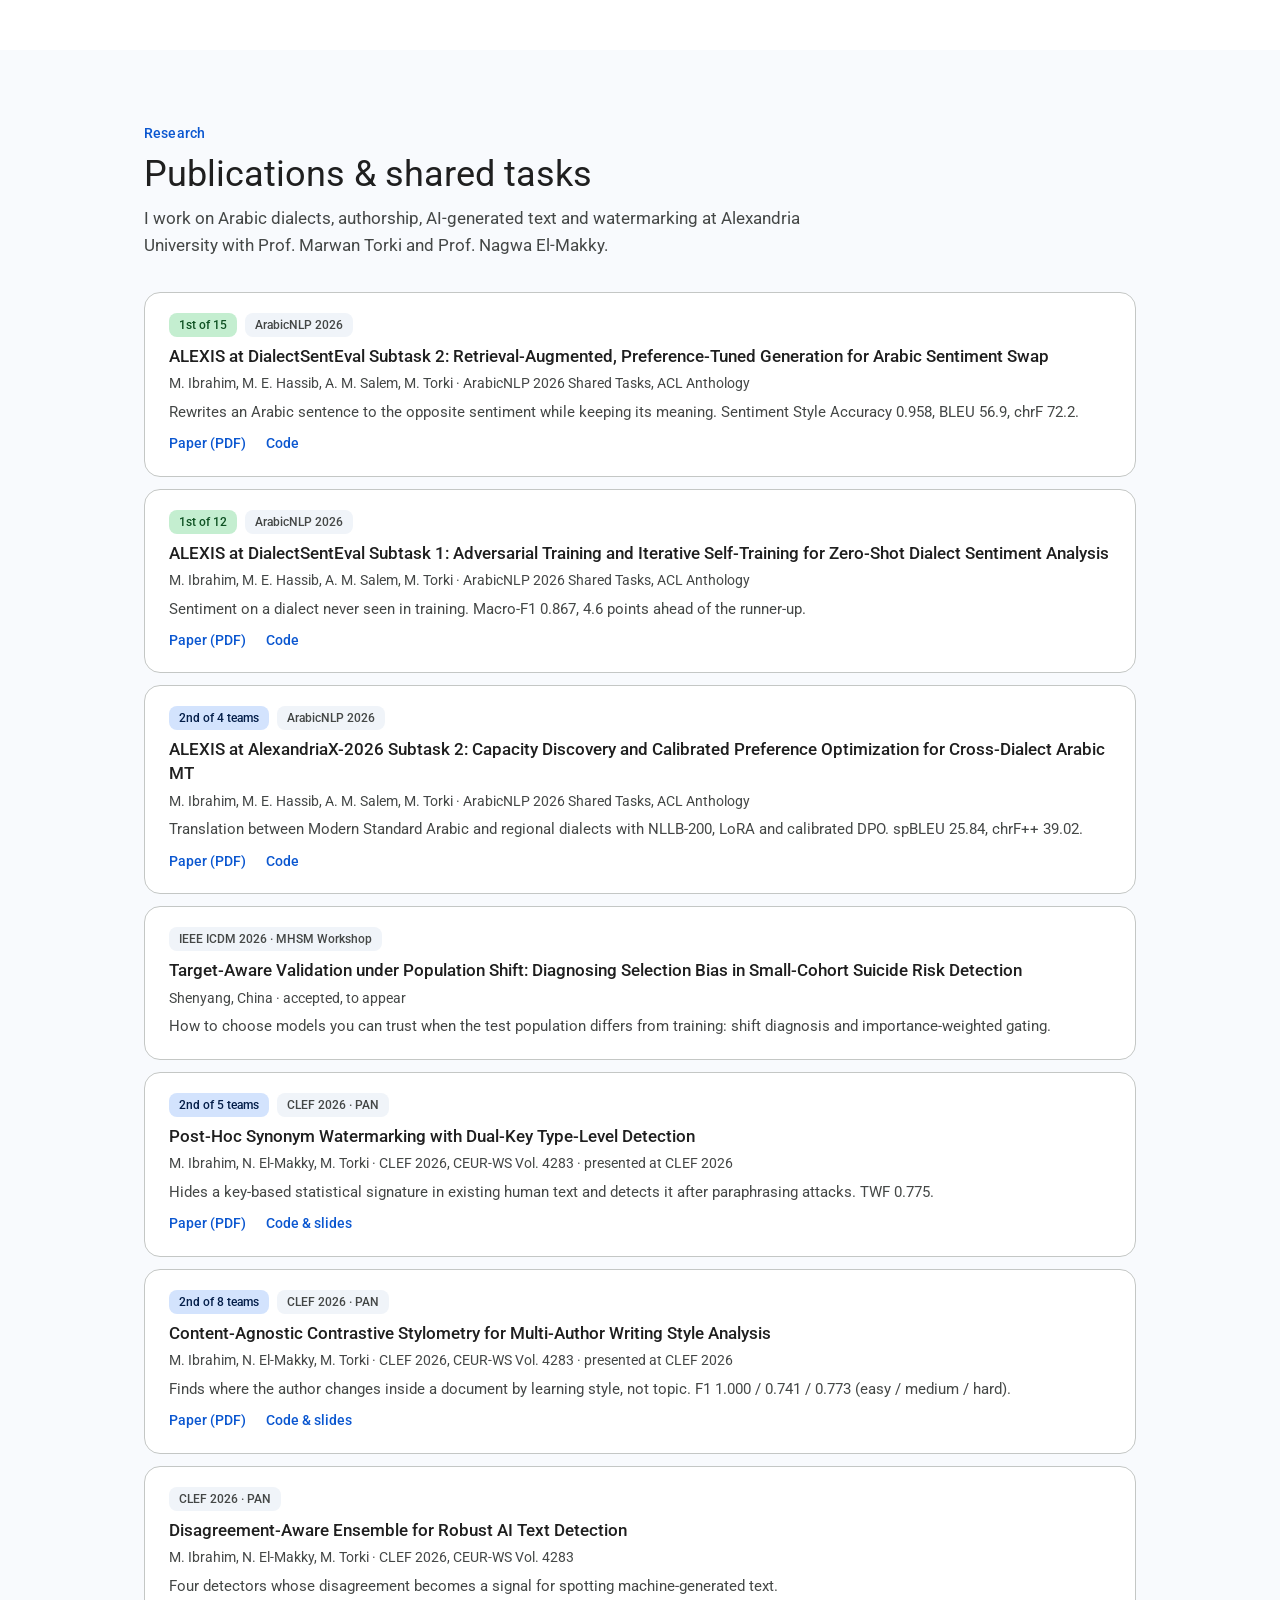
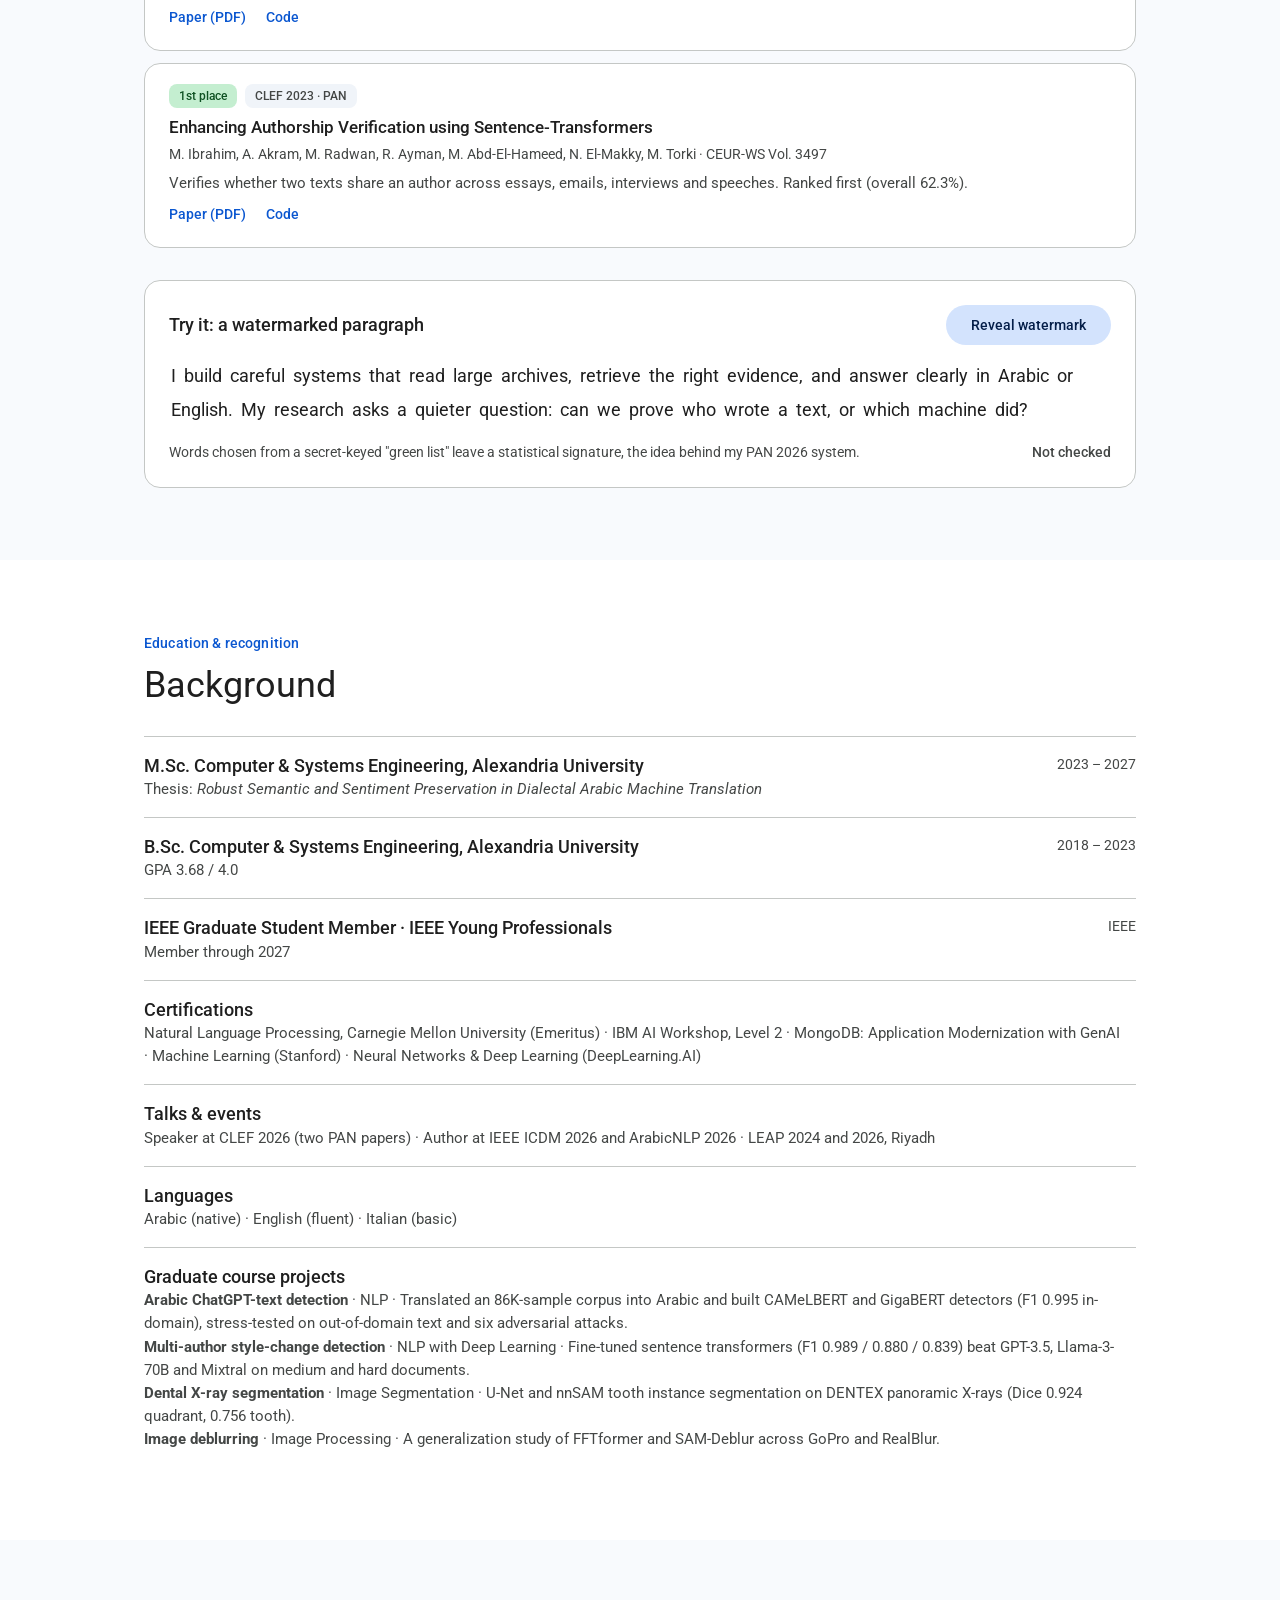
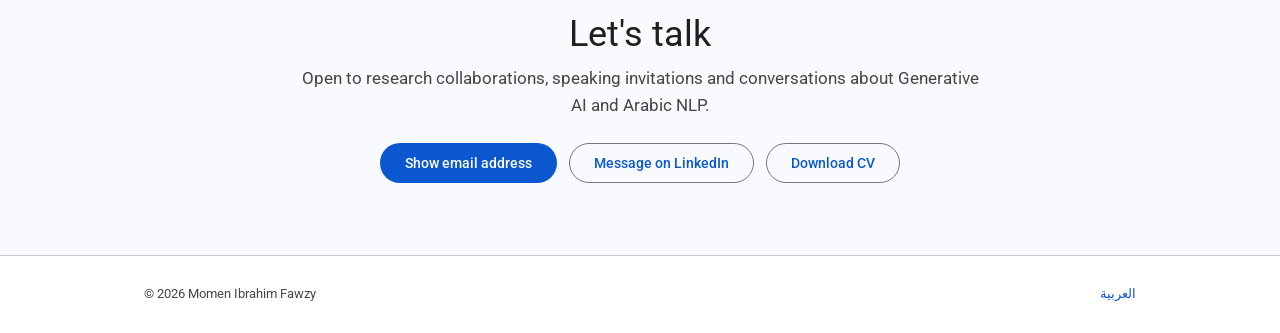
==== commit e8af6426: "Add profile photo" ====
--- a/index.html
+++ b/index.html
@@ -8,6 +8,7 @@
 <meta property="og:title" content="Momen Ibrahim Fawzy | Senior AI Engineer">
 <meta property="og:description" content="Production Generative AI and Arabic NLP research. Riyadh, Saudi Arabia.">
 <meta property="og:type" content="profile">
+<meta property="og:image" content="https://momen-ibrahim-fawzy.github.io/photo.jpg">
 <link rel="alternate" hreflang="en" href="./">
 <link rel="alternate" hreflang="ar" href="ar/index.html">
 <link rel="icon" href="data:image/svg+xml,%3Csvg xmlns='http://www.w3.org/2000/svg' viewBox='0 0 64 64'%3E%3Ccircle cx='32' cy='32' r='32' fill='%230B57D0'/%3E%3Ctext x='32' y='42' font-family='Arial' font-size='28' text-anchor='middle' fill='white'%3EM%3C/text%3E%3C/svg%3E">
